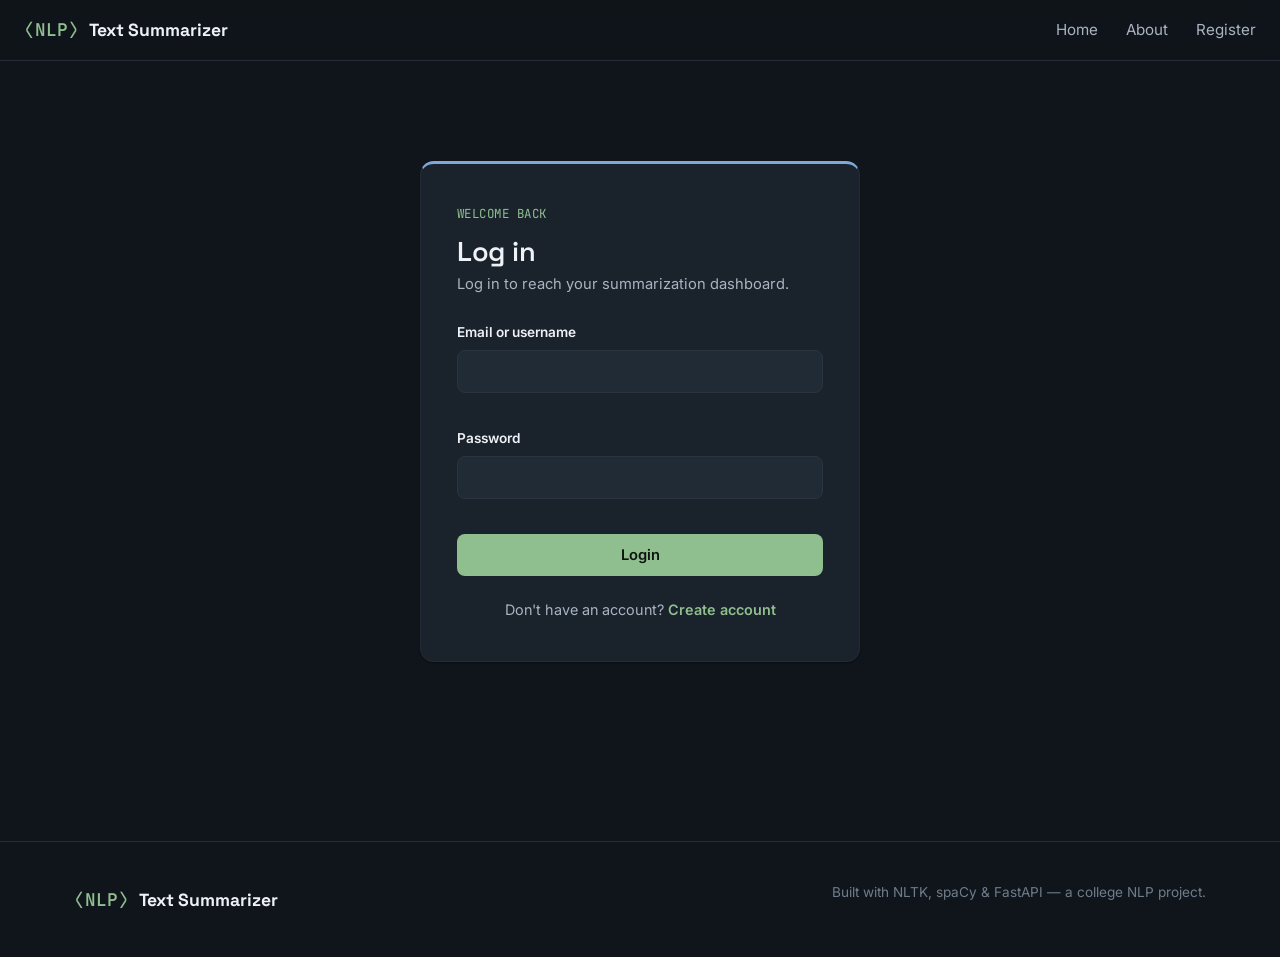
==== frontend/dashboard.html @ 30553253 "Initial commit: NLP Text Summarizer full-stack app" ====
<!DOCTYPE html>
<html lang="en">
<head>
<meta charset="UTF-8">
<meta name="viewport" content="width=device-width, initial-scale=1.0">
<title>Dashboard · NLP Text Summarizer</title>
<link rel="preconnect" href="https://fonts.googleapis.com">
<link href="https://fonts.googleapis.com/css2?family=Space+Grotesk:wght@500;600;700&family=Inter:wght@400;500;600;700&family=JetBrains+Mono:wght@400;500&display=swap" rel="stylesheet">
<link rel="stylesheet" href="css/style.css">
<link rel="stylesheet" href="css/dashboard.css">
</head>
<body>

<header class="dash-topbar">
  <div class="container dash-topbar__inner">
    <a href="index.html" class="brand">
      <span class="brand__mark">⟨NLP⟩</span> Text Summarizer
    </a>
    <span class="dash-topbar__divider">/</span>
    <span class="dash-topbar__label">Dashboard</span>

    <div class="dash-topbar__spacer"></div>

    <span class="dash-user" id="dashUserName">—</span>
    <button class="btn btn-danger btn-sm" id="logoutBtn">Logout</button>
  </div>
</header>

<main class="container dash-main">

  <div id="dashAlert" class="alert alert--error" role="alert"></div>

  <section class="summarize-grid">

    <!-- ============ ORIGINAL TEXT (LEFT) ============ -->
    <div class="panel card" id="originalPanel">
      <div class="panel__header">
        <h2>Original Text</h2>
        <span class="chip chip--blue mono" id="originalCount">0 words · 0 chars</span>
      </div>

      <textarea
        id="originalText"
        class="panel__textarea"
        placeholder="Paste or type the text you want to summarize..."
        spellcheck="false"
      ></textarea>

      <div class="panel__controls">
        <div class="ratio-control">
          <label for="summaryRatio">Summary length</label>
          <select id="summaryRatio">
            <option value="0.2">Short (20%)</option>
            <option value="0.3" selected>Balanced (30%)</option>
            <option value="0.5">Detailed (50%)</option>
          </select>
        </div>
        <div class="panel__buttons">
          <button class="btn btn-ghost" id="clearBtn" type="button">Clear</button>
          <button class="btn btn-primary" id="summarizeBtn" type="button">Summarize Text</button>
        </div>
      </div>
    </div>

    <!-- ============ SUMMARY TEXT (RIGHT) ============ -->
    <div class="panel card" id="summaryPanel">
      <div class="panel__header">
        <h2>Summary Text</h2>
        <span class="chip chip--amber mono" id="summaryCount">0 words</span>
      </div>

      <div class="panel__output" id="summaryOutput">
        <p class="panel__placeholder" id="summaryPlaceholder">
          Your summary will appear here once you click “Summarize Text.”
        </p>
      </div>

      <div class="panel__controls panel__controls--end">
        <div class="panel__buttons">
          <button class="btn btn-ghost btn-sm" id="copyBtn" type="button" disabled>Copy</button>
          <button class="btn btn-outline btn-sm" id="downloadBtn" type="button" disabled>Download Summary</button>
        </div>
      </div>
    </div>

  </section>

  <!-- ============ NLP ANALYSIS (collapsible) ============ -->
  <section class="analysis card" id="analysisSection" hidden>
    <button class="analysis__toggle" id="analysisToggle" type="button" aria-expanded="false">
      <span>View NLP Analysis</span>
      <span class="analysis__chevron">▾</span>
    </button>

    <div class="analysis__body" id="analysisBody" hidden>

      <div class="tabs" role="tablist">
        <button class="tab is-active" data-tab="scores" role="tab">Sentence Scores</button>
        <button class="tab" data-tab="nltk" role="tab">NLTK</button>
        <button class="tab" data-tab="spacy" role="tab">spaCy</button>
      </div>

      <!-- SENTENCE SCORES -->
      <div class="tab-panel is-active" data-panel="scores">
        <table class="data-table" id="scoresTable">
          <thead><tr><th>Sentence</th><th>Score</th></tr></thead>
          <tbody></tbody>
        </table>
      </div>

      <!-- NLTK -->
      <div class="tab-panel" data-panel="nltk">
        <div class="analysis-grid">
          <div>
            <h4>Sentences</h4>
            <ol class="data-list" id="nltkSentences"></ol>
          </div>
          <div>
            <h4>Tokens</h4>
            <div class="chip-cloud" id="nltkTokens"></div>
          </div>
          <div>
            <h4>POS Tags</h4>
            <div class="chip-cloud" id="nltkPos"></div>
          </div>
          <div>
            <h4>Named Entities</h4>
            <div class="chip-cloud" id="nltkEntities"></div>
          </div>
        </div>
      </div>

      <!-- SPACY -->
      <div class="tab-panel" data-panel="spacy">
        <div class="analysis-grid">
          <div>
            <h4>Sentences</h4>
            <ol class="data-list" id="spacySentences"></ol>
          </div>
          <div>
            <h4>Tokens</h4>
            <div class="chip-cloud" id="spacyTokens"></div>
          </div>
          <div>
            <h4>POS Tags</h4>
            <div class="chip-cloud" id="spacyPos"></div>
          </div>
          <div>
            <h4>Named Entities</h4>
            <div class="chip-cloud" id="spacyEntities"></div>
          </div>
        </div>
      </div>

    </div>
  </section>

</main>

<script src="js/config.js"></script>
<script src="js/dashboard.js"></script>
</body>
</html>
---- frontend/css/style.css ----
/* =========================================================
   NLP TEXT SUMMARIZER — SHARED BASE STYLES
   Design tokens + layout primitives used on every page.
========================================================= */

:root {
  /* ---- Color: "annotation lab" palette ---- */
  --bg: #10151b;
  --bg-raised: #161d25;
  --surface: #1a222b;
  --surface-2: #212b36;
  --border: #2b3542;
  --border-soft: #232c37;

  --text: #eef2f6;
  --text-dim: #a9b4c2;
  --text-faint: #6f7c8c;

  --accent: #8fbf8f;        /* moss/sage — "extraction" */
  --accent-strong: #a9d6a9;
  --accent-amber: #e3a857;  /* highlighter amber — "selected sentence" */
  --accent-blue: #7fa8d9;   /* tag-chip blue — POS/NER */
  --accent-rose: #d98a8a;   /* error / destructive */

  --font-display: 'Space Grotesk', 'Segoe UI', sans-serif;
  --font-body: 'Inter', 'Segoe UI', sans-serif;
  --font-mono: 'JetBrains Mono', 'Courier New', monospace;

  --radius-sm: 8px;
  --radius-md: 14px;
  --radius-lg: 22px;

  --shadow-1: 0 1px 2px rgba(0, 0, 0, 0.3);
  --shadow-2: 0 12px 32px rgba(0, 0, 0, 0.35);

  --container: 1180px;
}

* {
  box-sizing: border-box;
}

html {
  scroll-behavior: smooth;
}

body {
  margin: 0;
  background: var(--bg);
  color: var(--text);
  font-family: var(--font-body);
  font-size: 16px;
  line-height: 1.6;
  -webkit-font-smoothing: antialiased;
}

img {
  max-width: 100%;
  display: block;
}

a {
  color: inherit;
  text-decoration: none;
}

h1, h2, h3, h4 {
  font-family: var(--font-display);
  font-weight: 600;
  line-height: 1.15;
  margin: 0 0 0.5em;
  letter-spacing: -0.01em;
}

p {
  margin: 0 0 1em;
  color: var(--text-dim);
}

code, .mono {
  font-family: var(--font-mono);
}

.container {
  width: 100%;
  max-width: var(--container);
  margin: 0 auto;
  padding: 0 24px;
}

:focus-visible {
  outline: 2px solid var(--accent-blue);
  outline-offset: 2px;
}

@media (prefers-reduced-motion: reduce) {
  * {
    animation-duration: 0.001ms !important;
    animation-iteration-count: 1 !important;
    transition-duration: 0.001ms !important;
    scroll-behavior: auto !important;
  }
}

/* =========================================================
   NAVBAR
========================================================= */

.navbar {
  position: sticky;
  top: 0;
  z-index: 40;
  background: rgba(16, 21, 27, 0.85);
  backdrop-filter: blur(10px);
  border-bottom: 1px solid var(--border-soft);
}

.navbar__inner {
  display: flex;
  align-items: center;
  justify-content: space-between;
  padding: 16px 24px;
}

.brand {
  display: flex;
  align-items: center;
  gap: 10px;
  font-family: var(--font-display);
  font-weight: 700;
  font-size: 1.1rem;
  color: var(--text);
}

.brand__mark {
  font-family: var(--font-mono);
  color: var(--accent);
  font-weight: 600;
}

.nav-links {
  display: flex;
  align-items: center;
  gap: 28px;
  list-style: none;
  margin: 0;
  padding: 0;
}

.nav-links a {
  color: var(--text-dim);
  font-size: 0.95rem;
  transition: color 0.15s ease;
}

.nav-links a:hover {
  color: var(--text);
}

.nav-actions {
  display: flex;
  align-items: center;
  gap: 12px;
}

.nav-toggle {
  display: none;
  background: none;
  border: 1px solid var(--border);
  border-radius: var(--radius-sm);
  color: var(--text);
  width: 40px;
  height: 40px;
  cursor: pointer;
}

/* =========================================================
   BUTTONS
========================================================= */

.btn {
  display: inline-flex;
  align-items: center;
  justify-content: center;
  gap: 8px;
  border-radius: var(--radius-sm);
  padding: 11px 20px;
  font-family: var(--font-body);
  font-weight: 600;
  font-size: 0.92rem;
  border: 1px solid transparent;
  cursor: pointer;
  transition: transform 0.12s ease, background 0.15s ease, border-color 0.15s ease, opacity 0.15s ease;
  white-space: nowrap;
}

.btn:active {
  transform: translateY(1px);
}

.btn:disabled {
  opacity: 0.55;
  cursor: not-allowed;
  transform: none;
}

.btn-primary {
  background: var(--accent);
  color: #0e1510;
}

.btn-primary:hover:not(:disabled) {
  background: var(--accent-strong);
}

.btn-ghost {
  background: transparent;
  color: var(--text);
  border-color: var(--border);
}

.btn-ghost:hover:not(:disabled) {
  border-color: var(--accent-blue);
  color: var(--accent-blue);
}

.btn-outline {
  background: transparent;
  border-color: var(--accent);
  color: var(--accent);
}

.btn-outline:hover:not(:disabled) {
  background: rgba(143, 191, 143, 0.1);
}

.btn-danger {
  background: transparent;
  border-color: var(--accent-rose);
  color: var(--accent-rose);
}

.btn-danger:hover:not(:disabled) {
  background: rgba(217, 138, 138, 0.12);
}

.btn-block {
  width: 100%;
}

.btn-sm {
  padding: 7px 14px;
  font-size: 0.82rem;
}

/* =========================================================
   TAG CHIPS (POS / NER annotation motif)
========================================================= */

.chip {
  display: inline-flex;
  align-items: center;
  gap: 6px;
  font-family: var(--font-mono);
  font-size: 0.72rem;
  padding: 3px 9px;
  border-radius: 999px;
  border: 1px solid var(--border);
  color: var(--text-dim);
  background: var(--surface-2);
}

.chip--accent {
  border-color: rgba(143, 191, 143, 0.4);
  color: var(--accent-strong);
  background: rgba(143, 191, 143, 0.08);
}

.chip--blue {
  border-color: rgba(127, 168, 217, 0.4);
  color: var(--accent-blue);
  background: rgba(127, 168, 217, 0.08);
}

.chip--amber {
  border-color: rgba(227, 168, 87, 0.4);
  color: var(--accent-amber);
  background: rgba(227, 168, 87, 0.08);
}

/* =========================================================
   CARDS
========================================================= */

.card {
  background: var(--surface);
  border: 1px solid var(--border-soft);
  border-radius: var(--radius-md);
  box-shadow: var(--shadow-1);
}

/* =========================================================
   FOOTER
========================================================= */

.footer {
  border-top: 1px solid var(--border-soft);
  padding: 40px 0;
  margin-top: 80px;
}

.footer__inner {
  display: flex;
  flex-wrap: wrap;
  align-items: center;
  justify-content: space-between;
  gap: 16px;
}

.footer__note {
  color: var(--text-faint);
  font-size: 0.85rem;
}

/* =========================================================
   ALERTS
========================================================= */

.alert {
  border-radius: var(--radius-sm);
  padding: 12px 16px;
  font-size: 0.9rem;
  border: 1px solid transparent;
  margin-bottom: 18px;
  display: none;
}

.alert--error {
  background: rgba(217, 138, 138, 0.1);
  border-color: rgba(217, 138, 138, 0.35);
  color: #f0b4b4;
}

.alert--success {
  background: rgba(143, 191, 143, 0.1);
  border-color: rgba(143, 191, 143, 0.35);
  color: var(--accent-strong);
}

.alert.is-visible {
  display: block;
}

/* =========================================================
   RESPONSIVE NAV
========================================================= */

@media (max-width: 820px) {
  .nav-toggle {
    display: inline-flex;
    align-items: center;
    justify-content: center;
  }

  .nav-links {
    position: absolute;
    top: 100%;
    left: 0;
    right: 0;
    flex-direction: column;
    align-items: flex-start;
    background: var(--bg-raised);
    border-bottom: 1px solid var(--border-soft);
    padding: 16px 24px;
    gap: 16px;
    display: none;
  }

  .nav-links.is-open {
    display: flex;
  }
}

/* =========================================================
   HOME PAGE — HERO
========================================================= */

.eyebrow {
  font-family: var(--font-mono);
  font-size: 0.78rem;
  letter-spacing: 0.04em;
  color: var(--accent);
  text-transform: uppercase;
  margin: 0 0 12px;
}

.hero {
  padding: 88px 0 60px;
}

.hero__inner {
  display: grid;
  grid-template-columns: 1.1fr 0.9fr;
  gap: 56px;
  align-items: center;
}

.hero h1 {
  font-size: clamp(2.4rem, 5vw, 3.4rem);
  margin-bottom: 14px;
}

.hero__subtitle {
  font-family: var(--font-display);
  font-size: 1.15rem;
  color: var(--text);
  margin-bottom: 18px;
}

.hero__desc {
  max-width: 46ch;
}

.hero__cta {
  display: flex;
  gap: 12px;
  flex-wrap: wrap;
  margin-top: 8px;
}

.hero__demo {
  padding: 26px;
}

.hero__demo-label {
  font-size: 0.72rem;
  color: var(--text-faint);
  text-transform: uppercase;
  letter-spacing: 0.06em;
  margin-bottom: 16px;
}

.hero__sentence {
  font-family: var(--font-display);
  font-size: 1.2rem;
  color: var(--text);
  line-height: 1.7;
  min-height: 4.5em;
}

.hero__sentence mark {
  background: rgba(227, 168, 87, 0.22);
  color: var(--accent-amber);
  border-radius: 4px;
  padding: 0 4px;
}

.hero__demo-footer {
  display: flex;
  gap: 8px;
  flex-wrap: wrap;
  margin-top: 18px;
  padding-top: 18px;
  border-top: 1px solid var(--border-soft);
}

/* =========================================================
   SECTIONS
========================================================= */

.section {
  padding: 72px 0;
}

.section--alt {
  background: var(--bg-raised);
  border-top: 1px solid var(--border-soft);
  border-bottom: 1px solid var(--border-soft);
}

.section h2 {
  font-size: clamp(1.6rem, 3vw, 2.1rem);
  max-width: 34ch;
}

.section__lead {
  max-width: 60ch;
  margin-bottom: 36px;
}

.steps, .features-grid {
  display: grid;
  grid-template-columns: repeat(3, 1fr);
  gap: 20px;
  margin-top: 12px;
}

.step, .feature {
  padding: 26px;
}

.step h3, .feature h3 {
  margin-top: 14px;
  font-size: 1.1rem;
}

.step p, .feature p {
  margin-bottom: 0;
  font-size: 0.94rem;
}

.cta {
  padding: 70px 0 90px;
}

.cta__inner {
  text-align: center;
  max-width: 560px;
}

.cta h2 {
  margin-bottom: 10px;
}

.cta .btn {
  margin-top: 14px;
}

@media (max-width: 900px) {
  .hero__inner {
    grid-template-columns: 1fr;
  }

  .steps, .features-grid {
    grid-template-columns: 1fr;
  }
}

/* =========================================================
   AUTH PAGES — shared shell (login.html / register.html)
   Page-specific accents live in login.css / register.css.
========================================================= */

.auth-page {
  min-height: calc(100vh - 200px);
  display: flex;
  align-items: center;
  padding: 60px 0;
}

.auth-page__inner {
  display: flex;
  justify-content: center;
}

.auth-card {
  width: 100%;
  max-width: 440px;
  padding: 40px 36px;
}

.auth-card h1 {
  font-size: 1.7rem;
  margin-bottom: 6px;
}

.auth-card__desc {
  font-size: 0.92rem;
  margin-bottom: 26px;
}

.form-field {
  margin-bottom: 18px;
  display: flex;
  flex-direction: column;
}

.form-field label {
  font-size: 0.85rem;
  font-weight: 600;
  margin-bottom: 6px;
  color: var(--text);
}

.form-field input {
  background: var(--surface-2);
  border: 1px solid var(--border);
  border-radius: var(--radius-sm);
  padding: 11px 13px;
  color: var(--text);
  font-family: var(--font-body);
  font-size: 0.95rem;
  transition: border-color 0.15s ease;
}

.form-field input:focus {
  outline: none;
  border-color: var(--accent);
}

.form-field input.is-invalid {
  border-color: var(--accent-rose);
}

.field-hint {
  font-size: 0.78rem;
  color: var(--text-faint);
  margin-top: 4px;
}

.field-error {
  font-size: 0.8rem;
  color: var(--accent-rose);
  margin-top: 4px;
  min-height: 1em;
  display: block;
}

.auth-card__switch {
  margin: 22px 0 0;
  font-size: 0.9rem;
  text-align: center;
}

.auth-card__switch a {
  color: var(--accent);
  font-weight: 600;
}
---- frontend/css/dashboard.css ----
/* =========================================================
   dashboard.css — Dashboard-specific layout & components
========================================================= */

body {
  background: var(--bg);
}

.dash-topbar {
  background: var(--bg-raised);
  border-bottom: 1px solid var(--border-soft);
  position: sticky;
  top: 0;
  z-index: 30;
}

.dash-topbar__inner {
  display: flex;
  align-items: center;
  gap: 12px;
  padding: 14px 24px;
}

.dash-topbar__divider {
  color: var(--text-faint);
}

.dash-topbar__label {
  font-family: var(--font-display);
  font-weight: 600;
  color: var(--text-dim);
}

.dash-topbar__spacer {
  flex: 1;
}

.dash-user {
  font-size: 0.88rem;
  color: var(--text-dim);
  padding: 6px 12px;
  border: 1px solid var(--border);
  border-radius: 999px;
}

.dash-main {
  padding: 32px 24px 80px;
}

/* =========================================================
   SPLIT LAYOUT — Original (left) / Summary (right)
========================================================= */

.summarize-grid {
  display: grid;
  grid-template-columns: 1fr 1fr;
  gap: 22px;
  align-items: stretch;
}

.panel {
  display: flex;
  flex-direction: column;
  padding: 22px;
  min-height: 480px;
}

.panel__header {
  display: flex;
  align-items: center;
  justify-content: space-between;
  margin-bottom: 14px;
}

.panel__header h2 {
  font-size: 1.05rem;
  margin: 0;
}

.panel__textarea {
  flex: 1;
  width: 100%;
  min-height: 300px;
  resize: vertical;
  background: var(--surface-2);
  border: 1px solid var(--border);
  border-radius: var(--radius-sm);
  color: var(--text);
  font-family: var(--font-body);
  font-size: 0.95rem;
  line-height: 1.65;
  padding: 14px;
}

.panel__textarea:focus {
  outline: none;
  border-color: var(--accent);
}

.panel__output {
  flex: 1;
  min-height: 300px;
  background: var(--surface-2);
  border: 1px solid var(--border);
  border-radius: var(--radius-sm);
  padding: 14px;
  overflow-y: auto;
  font-size: 0.95rem;
  line-height: 1.7;
}

.panel__output.is-loading {
  display: flex;
  align-items: center;
  justify-content: center;
  color: var(--text-dim);
  font-family: var(--font-mono);
  font-size: 0.9rem;
}

.panel__placeholder {
  color: var(--text-faint);
  margin: 0;
}

.panel__controls {
  display: flex;
  align-items: center;
  justify-content: space-between;
  gap: 12px;
  margin-top: 16px;
  flex-wrap: wrap;
}

.panel__controls--end {
  justify-content: flex-end;
}

.panel__buttons {
  display: flex;
  gap: 10px;
}

.ratio-control {
  display: flex;
  align-items: center;
  gap: 8px;
}

.ratio-control label {
  font-size: 0.82rem;
  color: var(--text-dim);
}

.ratio-control select {
  background: var(--surface-2);
  border: 1px solid var(--border);
  color: var(--text);
  border-radius: var(--radius-sm);
  padding: 8px 10px;
  font-size: 0.85rem;
}

@media (max-width: 900px) {
  .summarize-grid {
    grid-template-columns: 1fr;
  }

  .panel {
    min-height: unset;
  }
}

/* =========================================================
   NLP ANALYSIS SECTION
========================================================= */

.analysis {
  margin-top: 22px;
  overflow: hidden;
}

.analysis__toggle {
  width: 100%;
  display: flex;
  align-items: center;
  justify-content: space-between;
  background: none;
  border: none;
  color: var(--text);
  font-family: var(--font-display);
  font-size: 1rem;
  font-weight: 600;
  padding: 18px 22px;
  cursor: pointer;
}

.analysis__chevron {
  transition: transform 0.15s ease;
  color: var(--text-dim);
}

.analysis__toggle[aria-expanded="true"] .analysis__chevron {
  transform: rotate(180deg);
}

.analysis__body {
  padding: 0 22px 24px;
  border-top: 1px solid var(--border-soft);
}

.tabs {
  display: flex;
  gap: 8px;
  margin: 18px 0;
  flex-wrap: wrap;
}

.tab {
  background: var(--surface-2);
  border: 1px solid var(--border);
  color: var(--text-dim);
  border-radius: 999px;
  padding: 8px 16px;
  font-size: 0.85rem;
  cursor: pointer;
}

.tab.is-active {
  background: rgba(143, 191, 143, 0.12);
  border-color: var(--accent);
  color: var(--accent-strong);
}

.tab-panel {
  display: none;
}

.tab-panel.is-active {
  display: block;
}

.analysis-grid {
  display: grid;
  grid-template-columns: 1fr 1fr;
  gap: 24px;
}

.analysis-grid h4 {
  font-size: 0.85rem;
  text-transform: uppercase;
  letter-spacing: 0.04em;
  color: var(--text-faint);
  margin-bottom: 10px;
}

.data-list {
  font-size: 0.88rem;
  color: var(--text-dim);
  padding-left: 20px;
  max-height: 220px;
  overflow-y: auto;
  margin: 0;
}

.data-list li {
  margin-bottom: 8px;
}

.chip-cloud {
  display: flex;
  flex-wrap: wrap;
  gap: 6px;
  max-height: 220px;
  overflow-y: auto;
  padding-right: 4px;
}

.data-table {
  width: 100%;
  border-collapse: collapse;
  font-size: 0.88rem;
}

.data-table th {
  text-align: left;
  color: var(--text-faint);
  font-weight: 600;
  text-transform: uppercase;
  font-size: 0.75rem;
  letter-spacing: 0.04em;
  padding: 8px 10px;
  border-bottom: 1px solid var(--border-soft);
}

.data-table td {
  padding: 10px;
  border-bottom: 1px solid var(--border-soft);
  color: var(--text-dim);
  vertical-align: top;
}

.data-table td.score-cell {
  font-family: var(--font-mono);
  color: var(--accent-amber);
  white-space: nowrap;
}

@media (max-width: 700px) {
  .analysis-grid {
    grid-template-columns: 1fr;
  }
}
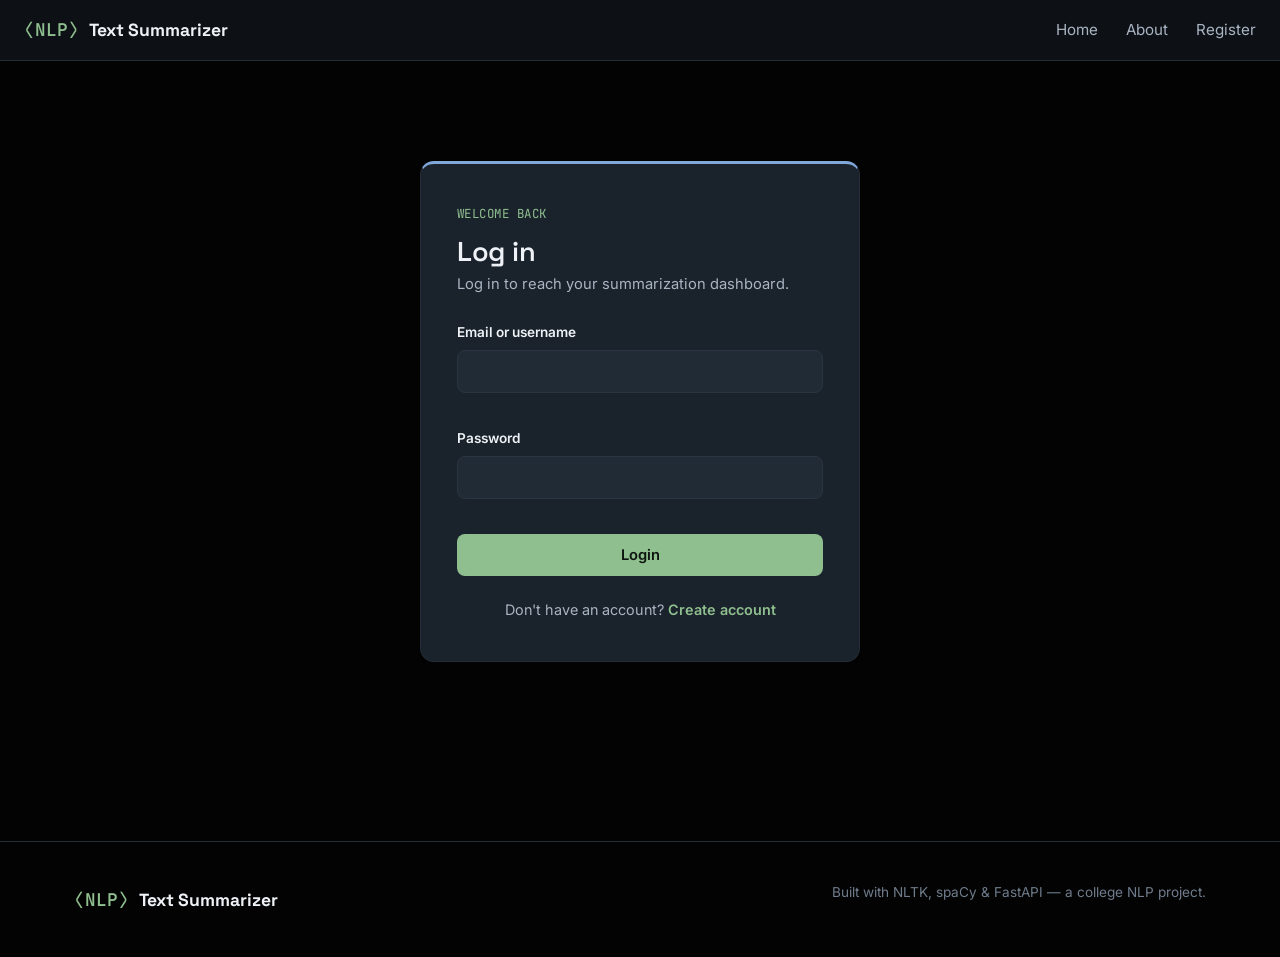
==== commit 3f78e589: "Update NLP text summarizer backend and fronend" ====
--- a/frontend/dashboard.html
+++ b/frontend/dashboard.html
@@ -46,14 +46,37 @@
         spellcheck="false"
       ></textarea>
 
+      <div class="request-control">
+        <label for="userRequest">Your request (optional)</label>
+        <input id="userRequest" type="text" maxlength="500" placeholder="e.g. explain the main conclusion in simple language">
+      </div>
+
       <div class="panel__controls">
-        <div class="ratio-control">
-          <label for="summaryRatio">Summary length</label>
-          <select id="summaryRatio">
-            <option value="0.2">Short (20%)</option>
-            <option value="0.3" selected>Balanced (30%)</option>
-            <option value="0.5">Detailed (50%)</option>
-          </select>
+        <div class="summary-options">
+          <div class="ratio-control">
+            <label for="summaryModel">Method</label>
+            <select id="summaryModel">
+              <option value="hybrid" selected>Hybrid NLP</option>
+              <option value="bert">BERT</option>
+              <option value="t5">T5</option>
+              <option value="gpt2">GPT-2</option>
+            </select>
+          </div>
+          <div class="ratio-control" id="ratioControl">
+            <label for="summaryRatio">Length</label>
+            <select id="summaryRatio">
+              <option value="0.2">Short (20%)</option>
+              <option value="0.3" selected>Balanced (30%)</option>
+              <option value="0.5">Detailed (50%)</option>
+            </select>
+          </div>
+          <div class="ratio-control">
+            <label for="outputFormat">Format</label>
+            <select id="outputFormat">
+              <option value="text" selected>Text</option>
+              <option value="notes">Notes</option>
+            </select>
+          </div>
         </div>
         <div class="panel__buttons">
           <button class="btn btn-ghost" id="clearBtn" type="button">Clear</button>
@@ -66,7 +89,10 @@
     <div class="panel card" id="summaryPanel">
       <div class="panel__header">
         <h2>Summary Text</h2>
-        <span class="chip chip--amber mono" id="summaryCount">0 words</span>
+        <div class="summary-meta">
+          <span class="chip chip--accent mono" id="summaryModelBadge">Hybrid NLP</span>
+          <span class="chip chip--amber mono" id="summaryCount">0 words</span>
+        </div>
       </div>
 
       <div class="panel__output" id="summaryOutput">
@@ -74,9 +100,11 @@
           Your summary will appear here once you click “Summarize Text.”
         </p>
       </div>
+      <div class="summary-analysis" id="summaryAnalysis" hidden></div>
 
       <div class="panel__controls panel__controls--end">
         <div class="panel__buttons">
+          <button class="btn btn-ghost btn-sm" id="highlightBtn" type="button" aria-pressed="true">Highlights On</button>
           <button class="btn btn-ghost btn-sm" id="copyBtn" type="button" disabled>Copy</button>
           <button class="btn btn-outline btn-sm" id="downloadBtn" type="button" disabled>Download Summary</button>
         </div>
--- a/frontend/css/style.css
+++ b/frontend/css/style.css
@@ -5,7 +5,7 @@
 
 :root {
   /* ---- Color: "annotation lab" palette ---- */
-  --bg: #10151b;
+  --bg: #030303;
   --bg-raised: #161d25;
   --surface: #1a222b;
   --surface-2: #212b36;
@@ -30,7 +30,7 @@
   --radius-md: 14px;
   --radius-lg: 22px;
 
-  --shadow-1: 0 1px 2px rgba(0, 0, 0, 0.3);
+  --shadow-1: 0 1px 2px rgba(9, 9, 9, 0.3);
   --shadow-2: 0 12px 32px rgba(0, 0, 0, 0.35);
 
   --container: 1180px;
@@ -625,4 +625,4 @@
 .auth-card__switch a {
   color: var(--accent);
   font-weight: 600;
-}
+}
--- a/frontend/css/dashboard.css
+++ b/frontend/css/dashboard.css
@@ -123,6 +123,70 @@
   margin: 0;
 }
 
+.summary-meta,
+.summary-options {
+  display: flex;
+  align-items: center;
+  gap: 8px;
+  flex-wrap: wrap;
+}
+
+.request-control {
+  margin-top: 12px;
+}
+
+.request-control label {
+  display: block;
+  color: var(--text-dim);
+  font-size: 0.82rem;
+  margin-bottom: 4px;
+}
+
+.request-control input {
+  width: 100%;
+  background: var(--surface-2);
+  border: 1px solid var(--border);
+  border-radius: var(--radius-sm);
+  color: var(--text);
+  font: inherit;
+  font-size: 0.85rem;
+  padding: 8px 10px;
+}
+
+.summary-options .ratio-control {
+  min-width: 112px;
+}
+
+.summary-analysis {
+  margin-top: 10px;
+  color: var(--text-faint);
+  font-family: var(--font-mono);
+  font-size: 0.75rem;
+}
+
+.summary-options {
+  gap: 18px;
+}
+
+.ratio-control[hidden] {
+  display: none;
+}
+
+.summary-highlight {
+  background: rgba(227, 168, 87, 0.28);
+  color: var(--text);
+  border-radius: 3px;
+  padding: 2px 3px;
+  box-decoration-break: clone;
+  -webkit-box-decoration-break: clone;
+  transition: background 0.15s ease, color 0.15s ease;
+}
+
+.summary-highlight.is-hidden {
+  background: transparent;
+  padding: 0;
+}
+
 .panel__controls {
   display: flex;
   align-items: center;
